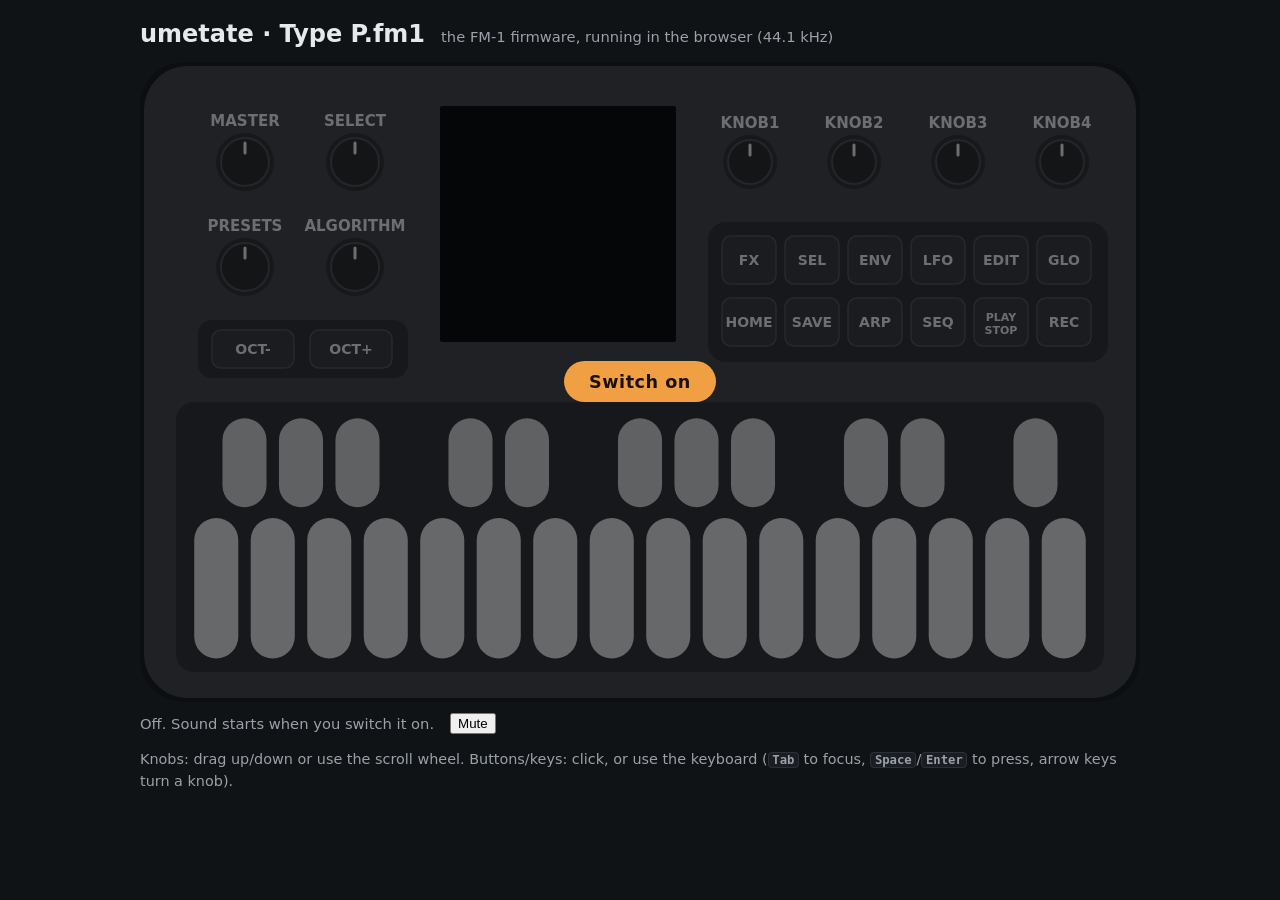
==== firmware/web_emu/index.html @ 969d4f0d "Rename fourop-fm to Type P.fm1 (type-p-fm1), discard panel-demo and pocket-drone - examples/fourop-f" ====
<!doctype html>
<!-- SPDX-License-Identifier: GPL-3.0-only
     Copyright (C) 2026 P1Onken (umetate).
     The FM-1 front panel drawing and the hit-area/knob handling follow the pattern
     of fm1-x0x's web emulator (https://github.com/charlesvestal/fm1-x0x, GPL-3.0);
     re-implemented for the umetate firmware (different button/encoder ids, and the
     screen is read from our own framebuffer). -->
<html lang="en">
<head>
<meta charset="utf-8">
<meta name="viewport" content="width=device-width, initial-scale=1">
<title>umetate — FM-1 emulator</title>
<style>
  body { background: #101316; color: #e6e8eb; margin: 0; padding: 16px 16px 40px;
         font: 400 16px/1.5 system-ui, "Segoe UI", Arial, sans-serif; }
  main { max-width: 1000px; margin: 0 auto; }
  header { display: flex; flex-wrap: wrap; align-items: baseline; gap: .4rem 1rem; margin-bottom: .6rem; }
  h1 { font-size: 1.5rem; margin: 0; }
  header p { margin: 0; color: #9aa1a9; font-size: .92rem; }
  .devicebox { overflow-x: auto; }
  .device { position: relative; width: 100%; min-width: 560px; aspect-ratio: 1000 / 640; user-select: none; -webkit-user-select: none; touch-action: manipulation; }
  .device svg { position: absolute; inset: 0; width: 100%; height: 100%; pointer-events: none; }
  .device canvas { position: absolute; left: 30%; top: 6.875%; width: 23.6%; height: 36.875%; image-rendering: pixelated; background: #000; border-radius: 2px; }
  .controls { position: absolute; inset: 0; pointer-events: none; }
  .hit { position: absolute; touch-action: none; cursor: pointer; border-radius: 12px;
         pointer-events: auto; margin: 0; padding: 0; border: 0; background: transparent; color: inherit; font: inherit; appearance: none; }
  .hit.knob { cursor: ns-resize; border-radius: 50%; }
  .hit:focus-visible { outline: 2px solid #f0a043; outline-offset: 2px; }
  .lit .btnface { fill: #f0a043; }
  .lit text.btn { fill: #1b1205; }
  .keyface { transition: fill .06s; }
  .lit .keyface.white { fill: #f3b25c; }
  .lit .keyface.black { fill: #e0902c; }
  .dim .keyface.white { fill: #f6dcb6; }
  .dim .keyface.black { fill: #7a5326; }
  .start { position: absolute; inset: 0; display: grid; place-items: center; background: rgba(10,11,13,.55); border-radius: 4.4% / 6.9%; }
  .start button { font: 600 1.1rem system-ui; letter-spacing: .03em; padding: .6em 1.4em; border-radius: 999px; border: 0; background: #f0a043; color: #1b1205; cursor: pointer; }
  .start[hidden] { display: none; }
  .bar { display: flex; flex-wrap: wrap; gap: .4rem 1rem; align-items: center; margin-top: .7rem; color: #9aa1a9; font-size: .92rem; }
  #alert:empty { display: none; }
  #alert { color: #ffb4ab; font-weight: 600; }
  kbd { font: 600 .85em ui-monospace, monospace; background: #1a1d21; border: 1px solid #2d3137; border-radius: 4px; padding: 0 .3em; }
</style>
</head>
<body>
<main>
<header>
  <h1>umetate · Type P.fm1</h1>
  <p>the FM-1 firmware, running in the browser (44.1 kHz)</p>
</header>

<div class="devicebox">
<div class="device" id="device" role="group" aria-label="The FM-1">
  <svg id="panel" viewBox="0 0 1000 640" aria-hidden="true"></svg>
  <canvas id="screen" width="240" height="240" role="img" aria-label="The FM-1's screen"></canvas>
  <div class="controls" id="controls" inert></div>
  <div class="start" id="start"><button id="go" type="button">Switch on</button></div>
</div>
</div>

<div class="bar">
  <span id="status" role="status">Off. Sound starts when you switch it on.</span>
  <span id="alert" role="alert"></span>
  <button id="mute" type="button" aria-pressed="false">Mute</button>
</div>
<p style="color:#9aa1a9; font-size:.9rem; margin-top:.9rem">
  Knobs: drag up/down or use the scroll wheel. Buttons/keys: click, or use the keyboard
  (<kbd>Tab</kbd> to focus, <kbd>Space</kbd>/<kbd>Enter</kbd> to press, arrow keys turn a knob).</p>
</main>

<script type="module">
const NS = "http://www.w3.org/2000/svg";

// our firmware's control ids (firmware/src/platform.c): buttons 0..13, encoders 0..6,
// note keys 14..40 (bit n = F3 + n).
const BTN = { OCTd: 0, OCTu: 1, FX: 2, SEL: 3, ENV: 4, LFO: 5, EDIT: 6, GLO: 7, HOME: 8, SAVE: 9, ARP: 10, SEQ: 11, PLAY: 12, REC: 13 };
const ENC = { SELECT: 0, ALGORITHM: 1, KNOB1: 2, KNOB2: 3, KNOB3: 4, KNOB4: 5, PRESETS: 6 };
const WHITE = [0, 2, 4, 6, 7, 9, 11, 12, 14, 16, 18, 19, 21, 23, 24, 26];   // note offsets (from F3) of the white keys
const BLACK = [1, 3, 5, 8, 10, 13, 15, 17, 20, 22, 25];                       // the black keys
const BLACK_AFTER = [0, 1, 2, 4, 5, 7, 8, 9, 11, 12, 14];                     // the white key each black key follows

const BODY = "#3a3d42", TRAY = "#26282c", KEY_W = "#d9dadc", KEY_B = "#c9cacd", KNOB = "#1f2124", BTNC = "#2e3135", LABEL = "#e8e8ea";
const $ = (id) => document.getElementById(id);

const svg = $("panel");
function el(tag, attrs, parent = svg) {
  const e = document.createElementNS(NS, tag);
  for (const [k, v] of Object.entries(attrs)) e.setAttribute(k, v);
  parent.appendChild(e);
  return e;
}
function text(parent, x, y, s, size, fill = LABEL, weight = 600) {
  const t = el("text", { x, y, "text-anchor": "middle", "font-family": "system-ui, sans-serif",
                         "font-size": size, "font-weight": weight, fill, class: "btn", "pointer-events": "none" }, parent);
  t.textContent = s;
  return t;
}

// ---- the panel (a picture; the controls are hit-areas over it)
el("rect", { x: 4, y: 4, width: 992, height: 632, rx: 44, fill: BODY });
const knobs = {};
function knob(x, y, r, label, role) {
  const g = el("g", { class: "ctl knob" });
  el("circle", { cx: x, cy: y, r: r + 5, fill: TRAY }, g);
  el("circle", { cx: x, cy: y, r, fill: KNOB, stroke: "#44474c", "stroke-width": 2 }, g);
  el("line", { x1: x, y1: y - r + 5, x2: x, y2: y - r + 15, stroke: LABEL, "stroke-width": 3, "stroke-linecap": "round" }, g);
  text(g, x, y - r - 12, label, 15);
  knobs[label] = { g, x, y, angle: 0, role };
  return knobs[label];
}
knob(105, 100, 24, "MASTER", "master");
knob(215, 100, 24, "SELECT", ENC.SELECT);
knob(105, 205, 24, "PRESETS", ENC.PRESETS);
knob(215, 205, 24, "ALGORITHM", ENC.ALGORITHM);
for (let i = 0; i < 4; i++) knob(610 + i * 104, 100, 22, "KNOB" + (i + 1), ENC["KNOB" + (i + 1)]);

const buttons = {};
function button(x, y, w, h, label, bit, two) {
  const g = el("g", { class: "ctl" });
  el("rect", { x, y, width: w, height: h, rx: 9, fill: BTNC, stroke: "#4a4d52", "stroke-width": 1.5, class: "btnface" }, g);
  if (two) { text(g, x + w / 2, y + h / 2 - 1, label, 11); text(g, x + w / 2, y + h / 2 + 12, two, 11); }
  else text(g, x + w / 2, y + h / 2 + 5, label, 14);
  buttons[label] = { g, bit };
}
el("rect", { x: 58, y: 258, width: 210, height: 58, rx: 14, fill: TRAY });
button(72, 268, 82, 38, "OCT-", BTN.OCTd);
button(170, 268, 82, 38, "OCT+", BTN.OCTu);
el("rect", { x: 300, y: 44, width: 236, height: 236, rx: 26, fill: "#111214" });
el("rect", { x: 568, y: 160, width: 400, height: 140, rx: 18, fill: TRAY });
const ROW1 = [["FX", BTN.FX], ["SEL", BTN.SEL], ["ENV", BTN.ENV], ["LFO", BTN.LFO], ["EDIT", BTN.EDIT], ["GLO", BTN.GLO]];
const ROW2 = [["HOME", BTN.HOME], ["SAVE", BTN.SAVE], ["ARP", BTN.ARP], ["SEQ", BTN.SEQ], ["PLAY", BTN.PLAY], ["REC", BTN.REC]];
for (let i = 0; i < 6; i++) {
  button(582 + i * 63, 174, 54, 48, ROW1[i][0], ROW1[i][1]);
  button(582 + i * 63, 236, 54, 48, ROW2[i][0], ROW2[i][1], ROW2[i][0] === "PLAY" ? "STOP" : null);
}

const keys = [];
(function keybed(x0, y0, w, h) {
  el("rect", { x: x0, y: y0, width: w, height: h, rx: 18, fill: TRAY });
  const pitch = (w - 24) / 16, kw = pitch * 0.78;
  for (let i = 0; i < 16; i++) {
    const g = el("g", { class: "ctl" });
    el("rect", { x: x0 + 12 + i * pitch + (pitch - kw) / 2, y: y0 + h * 0.43, width: kw, height: h * 0.52, rx: kw / 2, fill: KEY_W, class: "keyface white" }, g);
    keys[WHITE[i]] = { g };
  }
  BLACK_AFTER.forEach((a, k) => {
    const g = el("g", { class: "ctl" });
    el("rect", { x: x0 + 12 + (a + 1) * pitch - kw / 2, y: y0 + h * 0.06, width: kw, height: h * 0.33, rx: kw / 2, fill: KEY_B, class: "keyface black" }, g);
    keys[BLACK[k]] = { g };
  });
})(36, 340, 928, 270);

// ---- hit areas (invisible HTML controls over the picture, in reading order)
const device = $("device"), controls = $("controls");
function hit(c, kind, name) {
  const b = c.g.getBBox(), d = document.createElement(kind === "knob" ? "div" : "button");
  d.className = "hit" + (kind === "knob" ? " knob" : "");
  Object.assign(d.style, { left: `${b.x / 10}%`, top: `${b.y / 6.4}%`, width: `${b.width / 10}%`, height: `${b.height / 6.4}%` });
  if (kind !== "knob") d.type = "button";
  d.setAttribute("aria-label", name);
  d.addEventListener("touchstart", (e) => e.preventDefault(), { passive: false });
  controls.append(d);
  c.hit = d;
}
for (const n of ["MASTER", "SELECT", "PRESETS", "ALGORITHM"]) hit(knobs[n], "knob", n);
for (let i = 1; i <= 4; i++) hit(knobs["KNOB" + i], "knob", "KNOB " + i);
for (const n of ["OCT-", "OCT+"]) hit(buttons[n], "btn", n);
for (const [n] of [...ROW1, ...ROW2]) hit(buttons[n], "btn", n);
for (let i = 0; i < 27; i++) hit(keys[i], "key", "Key " + (i + 1));

// ---- state and input
let node = null, gain = null, btnMask = 0, keyMask = 0, litButtons = 0, dimKeys = 0;
const btnHeld = new Map(), keyHeld = new Map();
function send(m) { if (node) node.port.postMessage(m); }
function syncButtons() {
  let m = 0;
  for (const b of btnHeld.values()) m |= 1 << b;
  if (m !== btnMask) { btnMask = m; send({ type: "buttons", mask: m }); }
  for (const b of Object.values(buttons)) b.g.classList.toggle("lit", !!(litButtons & (1 << b.bit)));
}
function syncKeys() {
  let m = 0;
  for (const k of keyHeld.values()) m |= 1 << k;
  if (m !== keyMask) { keyMask = m; send({ type: "keys", mask: m }); }
}
function drawKnobAngle(k, angle) {
  k.angle = angle;
  const ind = k.g.querySelector("line");
  ind.setAttribute("transform", `rotate(${angle} ${k.x} ${k.y})`);
}

// the MASTER knob is the volume; the rest are endless encoders (turn = detents)
function turn(k, n) {
  if (!n) return;
  if (k.role === "master") {
    const cur = gain ? gain.gain.value : 1;
    const v = Math.max(0, Math.min(1, cur + n * 0.02));
    if (gain) gain.gain.value = v;
    drawKnobAngle(k, -135 + 270 * v);
  } else {
    send({ type: "enc", role: k.role, n });
    drawKnobAngle(k, (k.angle || 0) + n * 18);
  }
}
for (const k of Object.values(knobs)) {
  k.hit.addEventListener("pointerdown", (e) => { e.preventDefault(); k.hit.setPointerCapture(e.pointerId); k.drag = { y: e.clientY, acc: 0 }; });
  k.hit.addEventListener("pointermove", (e) => {
    if (!k.drag) return;
    k.drag.acc += k.drag.y - e.clientY;
    k.drag.y = e.clientY;
    const n = Math.trunc(k.drag.acc / 7);
    if (n) { k.drag.acc -= n * 7; turn(k, n); }
  });
  const end = () => { k.drag = null; };
  k.hit.addEventListener("pointerup", end);
  k.hit.addEventListener("pointercancel", end);
  k.hit.addEventListener("wheel", (e) => { e.preventDefault(); turn(k, e.deltaY < 0 ? 1 : -1); }, { passive: false });
  k.hit.addEventListener("keydown", (e) => {
    const n = { ArrowUp: 1, ArrowRight: 1, ArrowDown: -1, ArrowLeft: -1, PageUp: 8, PageDown: -8 }[e.key];
    if (n === undefined) return;
    turn(k, n);
    e.preventDefault();
  });
}
const pointerAt = { t: -1e9 }, keyAt = { t: -1e9 };  // last pointer/key event time (to tell a real press from a bare `click`)
for (const b of Object.values(buttons)) {
  b.hit.addEventListener("pointerdown", (e) => {
    e.preventDefault();
    b.hit.focus({ preventScroll: true });
    pointerAt.t = performance.now();
    b.hit.setPointerCapture(e.pointerId);
    btnHeld.set("p" + e.pointerId, b.bit);
    syncButtons();
  });
  b.hit.addEventListener("click", () => {
    const now = performance.now();
    if (now - pointerAt.t < 800 || now - keyAt.t < 800) return;  // pointer/key already handled the press
    const id = "c" + b.bit;                                       // a bare click (e.g. a screen reader): a short tap
    btnHeld.set(id, b.bit);
    syncButtons();
    setTimeout(() => { btnHeld.delete(id); syncButtons(); }, 120);
  });
  b.hit.addEventListener("keydown", (e) => {
    if (e.key === " " || e.key === "Enter") {
      e.preventDefault();
      keyAt.t = performance.now();
      if (!e.repeat) { btnHeld.set("k" + b.bit, b.bit); syncButtons(); }
    }
  });
  b.hit.addEventListener("keyup", (e) => { if (e.key === " " || e.key === "Enter") { btnHeld.delete("k" + b.bit); syncButtons(); } });
}
function keyUp() {
  for (const id of [...btnHeld.keys()]) if (id[0] === "p") btnHeld.delete(id);
  for (const id of [...keyHeld.keys()]) if (id[0] === "p") keyHeld.delete(id);
  syncButtons(); syncKeys();
}
device.addEventListener("pointerup", keyUp);
device.addEventListener("pointercancel", keyUp);
for (let i = 0; i < 27; i++) {
  keys[i].hit.addEventListener("pointerdown", (e) => { e.preventDefault(); pointerAt.t = performance.now(); keys[i].hit.setPointerCapture(e.pointerId); keyHeld.set("p" + e.pointerId, i); syncKeys(); });
  keys[i].hit.addEventListener("click", () => {
    const now = performance.now();
    if (now - pointerAt.t < 800 || now - keyAt.t < 800) return;
    const id = "c" + i;
    keyHeld.set(id, i);
    syncKeys();
    setTimeout(() => { keyHeld.delete(id); syncKeys(); }, 120);
  });
}

// ---- the host keyboard (as fm1-x0x): Q..I / A..K are the white keys, 1..0 / - the
// black keys, Space=PLAY, Enter=REC, Esc=HOME, Z/X=OCT-/+ , and the arrows turn SELECT.
const KEYMAP = {};
"qwertyui".split("").forEach((c, i) => { KEYMAP["Key" + c.toUpperCase()] = { key: WHITE[i] }; });
"asdfghjk".split("").forEach((c, i) => { KEYMAP["Key" + c.toUpperCase()] = { key: WHITE[8 + i] }; });
"1234567890".split("").forEach((c, i) => { KEYMAP["Digit" + c] = { key: BLACK[i] }; });
KEYMAP.Minus = { key: BLACK[10] };
Object.assign(KEYMAP, {
  Space: { btn: BTN.PLAY }, Enter: { btn: BTN.REC }, Escape: { btn: BTN.HOME },
  KeyZ: { btn: BTN.OCTd }, KeyX: { btn: BTN.OCTu },
});
addEventListener("keydown", (e) => {
  if (!node || e.metaKey || e.ctrlKey || e.altKey) return;
  if (e.target instanceof Element && e.target.closest(".hit")) return;  // a focused control handles it itself
  if (e.code === "ArrowUp" || e.code === "ArrowDown") {
    send({ type: "enc", role: ENC.SELECT, n: e.code === "ArrowUp" ? 1 : -1 });
    e.preventDefault();
    return;
  }
  const m = KEYMAP[e.code];
  if (!m) return;
  e.preventDefault();
  if (e.repeat) return;
  if (m.key !== undefined) { keyHeld.set("k" + e.code, m.key); syncKeys(); }
  else { btnHeld.set("k" + e.code, m.btn); syncButtons(); }
});
addEventListener("keyup", (e) => {
  const m = KEYMAP[e.code];
  if (!m) return;
  if (m.key !== undefined) { keyHeld.delete("k" + e.code); syncKeys(); }
  else { btnHeld.delete("k" + e.code); syncButtons(); }
});
addEventListener("blur", () => {
  for (const id of [...btnHeld.keys()]) if (id[0] === "k") btnHeld.delete(id);
  for (const id of [...keyHeld.keys()]) if (id[0] === "k") keyHeld.delete(id);
  syncButtons(); syncKeys();
});

// ---- the screen
const ctx = $("screen").getContext("2d");
const img = ctx.createImageData(240, 240);
function drawScreen(fb) {
  const d = img.data;
  for (let i = 0; i < 240 * 240; i++) {
    const v = fb[i];                                 // little-endian RGB565 (R>>11, G>>5, B)
    d[i * 4] = ((v >> 11) & 31) * 255 / 31;
    d[i * 4 + 1] = ((v >> 5) & 63) * 255 / 63;
    d[i * 4 + 2] = (v & 31) * 255 / 31;
    d[i * 4 + 3] = 255;
  }
  ctx.putImageData(img, 0, 0);
}
function drawLights(b, k, dim) {
  litButtons = b;
  for (const x of Object.values(buttons)) x.g.classList.toggle("lit", !!(b & (1 << x.bit)));
  for (let i = 0; i < 27; i++) {
    const lit = !!(k & (1 << i)), d = !lit && !!(dim & (1 << i));
    keys[i].g.classList.toggle("lit", lit);
    keys[i].g.classList.toggle("dim", d);
  }
}

// ---- switching on
let muted = false;
$("mute").addEventListener("click", () => { muted = !muted; $("mute").setAttribute("aria-pressed", String(muted)); if (gain) gain.gain.value = muted ? 0 : 1; });
async function switchOn() {
  const go = $("go");
  go.disabled = true;
  go.textContent = "Starting...";
  $("alert").textContent = "";
  try {
    const ac = new AudioContext({ sampleRate: 44100, latencyHint: "interactive" });
    const [wasm] = await Promise.all([
      fetch("firmware.wasm").then((r) => { if (!r.ok) throw new Error("firmware.wasm: " + r.status); return r.arrayBuffer(); }),
      ac.audioWorklet.addModule("worklet.js"),
    ]);
    node = new AudioWorkletNode(ac, "synth", { numberOfOutputs: 1, outputChannelCount: [2] });
    gain = ac.createGain();
    gain.gain.value = muted ? 0 : 1;
    node.connect(gain).connect(ac.destination);
    node.port.onmessage = (e) => {
      const m = e.data;
      if (m.type === "ready") $("status").textContent = "On (44.1 kHz).";
      else if (m.type === "error") $("alert").textContent = "Could not start: " + m.message;
      else if (m.type === "frame") { drawScreen(new Uint16Array(m.fb)); drawLights(m.buttons, m.keys, m.dim); }
    };
    node.port.postMessage({ type: "load", wasm }, [wasm]);
    await ac.resume();
    $("start").hidden = true;
    controls.inert = false;
  } catch (err) {
    go.disabled = false;
    go.textContent = "Switch on";
    $("alert").textContent = "Could not start: " + (err && err.message || err);
  }
}
$("go").addEventListener("click", switchOn);
</script>
</body>
</html>
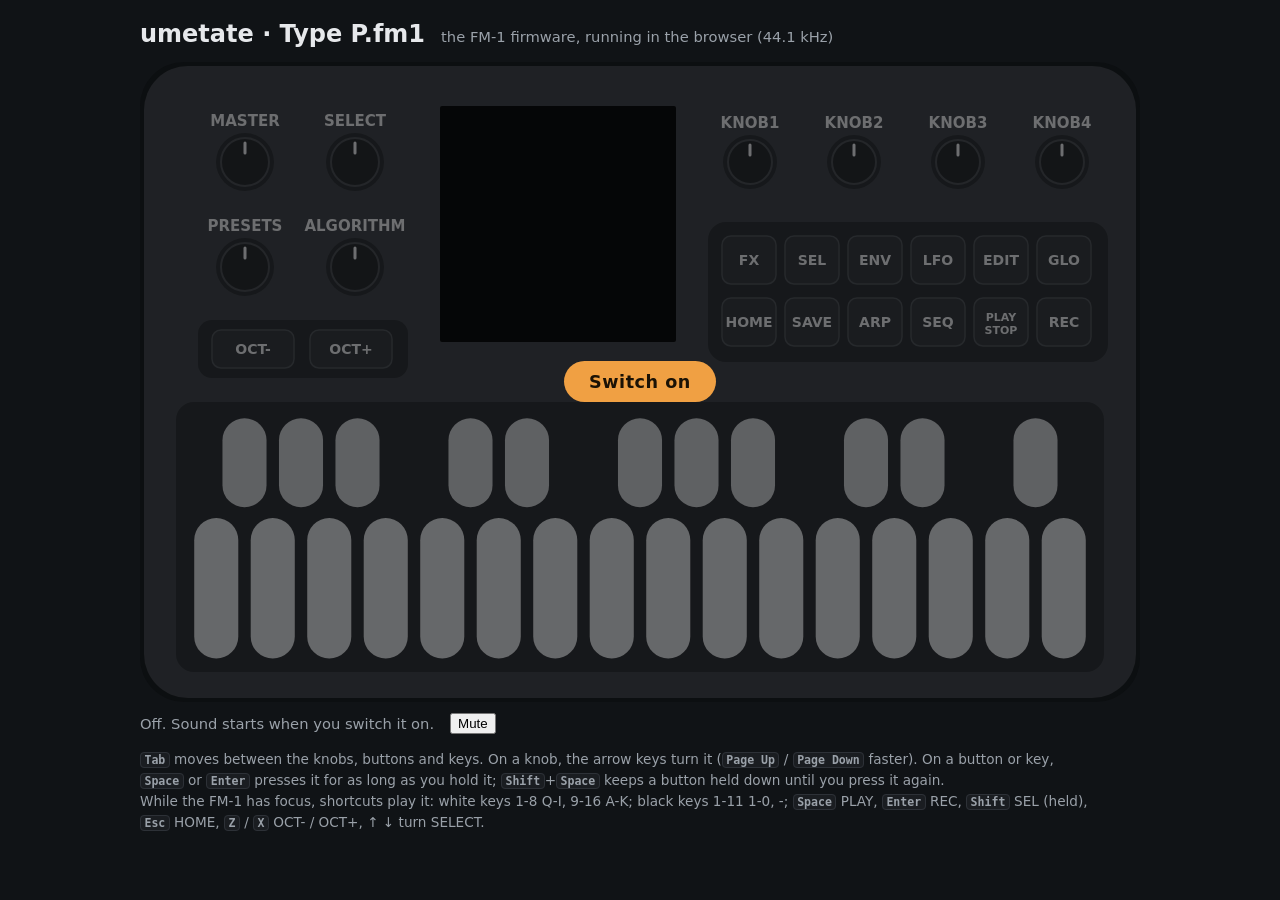
==== commit 3c682866: "web emulator: add the keyboard legend + Tab knob focus + Shift+Space latch + Shift = SEL" ====
--- a/firmware/web_emu/index.html
+++ b/firmware/web_emu/index.html
@@ -63,9 +63,14 @@
   <span id="alert" role="alert"></span>
   <button id="mute" type="button" aria-pressed="false">Mute</button>
 </div>
-<p style="color:#9aa1a9; font-size:.9rem; margin-top:.9rem">
-  Knobs: drag up/down or use the scroll wheel. Buttons/keys: click, or use the keyboard
-  (<kbd>Tab</kbd> to focus, <kbd>Space</kbd>/<kbd>Enter</kbd> to press, arrow keys turn a knob).</p>
+<p style="color:#9aa1a9; font-size:.85rem; line-height:1.55; margin-top:.9rem; max-width:60rem">
+  <kbd>Tab</kbd> moves between the knobs, buttons and keys. On a knob, the arrow keys turn it
+  (<kbd>Page Up</kbd> / <kbd>Page Down</kbd> faster). On a button or key, <kbd>Space</kbd> or
+  <kbd>Enter</kbd> presses it for as long as you hold it; <kbd>Shift</kbd>+<kbd>Space</kbd> keeps
+  a button held down until you press it again.<br>
+  While the FM-1 has focus, shortcuts play it: white keys 1-8 Q-I, 9-16 A-K; black keys 1-11
+  1-0, -; <kbd>Space</kbd> PLAY, <kbd>Enter</kbd> REC, <kbd>Shift</kbd> SEL (held),
+  <kbd>Esc</kbd> HOME, <kbd>Z</kbd> / <kbd>X</kbd> OCT- / OCT+, ↑ ↓ turn SELECT.</p>
 </main>
 
 <script type="module">
@@ -156,7 +161,8 @@
   const b = c.g.getBBox(), d = document.createElement(kind === "knob" ? "div" : "button");
   d.className = "hit" + (kind === "knob" ? " knob" : "");
   Object.assign(d.style, { left: `${b.x / 10}%`, top: `${b.y / 6.4}%`, width: `${b.width / 10}%`, height: `${b.height / 6.4}%` });
-  if (kind !== "knob") d.type = "button";
+  if (kind === "knob") { d.tabIndex = 0; d.setAttribute("role", "slider"); }
+  else d.type = "button";
   d.setAttribute("aria-label", name);
   d.addEventListener("touchstart", (e) => e.preventDefault(), { passive: false });
   controls.append(d);
@@ -169,11 +175,11 @@
 for (let i = 0; i < 27; i++) hit(keys[i], "key", "Key " + (i + 1));
 
 // ---- state and input
-let node = null, gain = null, btnMask = 0, keyMask = 0, litButtons = 0, dimKeys = 0;
+let node = null, gain = null, btnMask = 0, keyMask = 0, litButtons = 0, dimKeys = 0, latched = 0;
 const btnHeld = new Map(), keyHeld = new Map();
 function send(m) { if (node) node.port.postMessage(m); }
 function syncButtons() {
-  let m = 0;
+  let m = latched;
   for (const b of btnHeld.values()) m |= 1 << b;
   if (m !== btnMask) { btnMask = m; send({ type: "buttons", mask: m }); }
   for (const b of Object.values(buttons)) b.g.classList.toggle("lit", !!(litButtons & (1 << b.bit)));
@@ -241,7 +247,11 @@
     setTimeout(() => { btnHeld.delete(id); syncButtons(); }, 120);
   });
   b.hit.addEventListener("keydown", (e) => {
-    if (e.key === " " || e.key === "Enter") {
+    if (e.shiftKey && (e.key === " " || e.key === "Enter")) {
+      e.preventDefault();
+      latched ^= 1 << b.bit;                 // Shift+Space: hold until pressed again
+      syncButtons();
+    } else if (e.key === " " || e.key === "Enter") {
       e.preventDefault();
       keyAt.t = performance.now();
       if (!e.repeat) { btnHeld.set("k" + b.bit, b.bit); syncButtons(); }
@@ -277,6 +287,7 @@
 KEYMAP.Minus = { key: BLACK[10] };
 Object.assign(KEYMAP, {
   Space: { btn: BTN.PLAY }, Enter: { btn: BTN.REC }, Escape: { btn: BTN.HOME },
+  ShiftLeft: { btn: BTN.SEL }, ShiftRight: { btn: BTN.SEL },
   KeyZ: { btn: BTN.OCTd }, KeyX: { btn: BTN.OCTu },
 });
 addEventListener("keydown", (e) => {
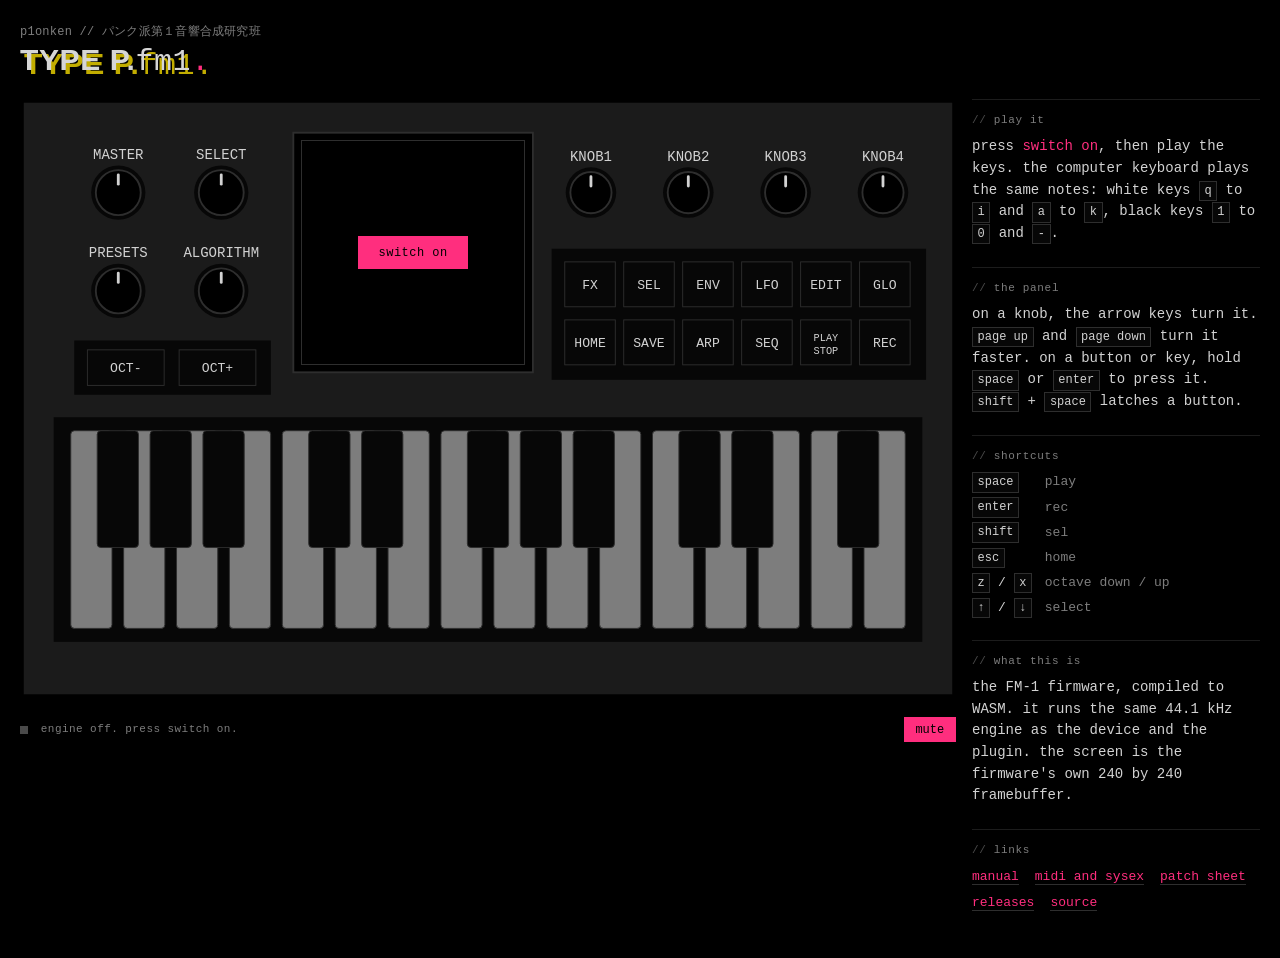
==== commit 943d89c9: "web: build the app around the 240 by 240 screen Rebuilds the browser page on the design tokens and s" ====
--- a/firmware/web_emu/index.html
+++ b/firmware/web_emu/index.html
@@ -9,68 +9,313 @@
 <head>
 <meta charset="utf-8">
 <meta name="viewport" content="width=device-width, initial-scale=1">
-<title>umetate — FM-1 emulator</title>
+<meta name="theme-color" content="#000000">
+<meta name="description" content="the Type P.fm1 firmware in the browser. the same 44.1 kHz engine as the device and the plugin, with the real 240 by 240 screen.">
+<title>TYPE P.fm1 web app</title>
+<link rel="stylesheet" href="tokens.css">
 <style>
-  body { background: #101316; color: #e6e8eb; margin: 0; padding: 16px 16px 40px;
-         font: 400 16px/1.5 system-ui, "Segoe UI", Arial, sans-serif; }
-  main { max-width: 1000px; margin: 0 auto; }
-  header { display: flex; flex-wrap: wrap; align-items: baseline; gap: .4rem 1rem; margin-bottom: .6rem; }
-  h1 { font-size: 1.5rem; margin: 0; }
-  header p { margin: 0; color: #9aa1a9; font-size: .92rem; }
-  .devicebox { overflow-x: auto; }
-  .device { position: relative; width: 100%; min-width: 560px; aspect-ratio: 1000 / 640; user-select: none; -webkit-user-select: none; touch-action: manipulation; }
+  @font-face {
+    font-family: "Zen Dots";
+    src: url("fonts/ZenDots-Regular.ttf") format("truetype");
+    font-display: swap;
+  }
+  @font-face {
+    font-family: "DotGothic16";
+    src: url("fonts/DotGothic16-Regular.ttf") format("truetype");
+    font-display: swap;
+  }
+
+  * { box-sizing: border-box; }
+  html { color-scheme: dark; }
+  body {
+    background: var(--p1-bg, #000);
+    color: var(--p1-text, #d2d2d2);
+    margin: 0;
+    padding: 24px 20px 48px;
+    font: 400 16px/1.5 var(--p1-font-ui, "DotGothic16", "Cascadia Mono", ui-monospace, monospace);
+  }
+  main { max-width: 1400px; margin: 0 auto; }
+
+  .masthead { display: flex; flex-direction: column; gap: .25rem; margin: 0 0 1.4rem; }
+  .brandline {
+    margin: 0;
+    color: var(--p1-dim, #7d7d7d);
+    font: 400 12px/1.4 var(--p1-font-ui, "DotGothic16", ui-monospace, monospace);
+    letter-spacing: .02em;
+  }
+  .wordmark {
+    margin: 0;
+    display: flex;
+    align-items: baseline;
+    color: var(--p1-brand-ink, #d6d6d6);
+    font: 400 30px/1 var(--p1-font-display, "Zen Dots", ui-monospace, monospace);
+    letter-spacing: .02em;
+    text-transform: none;
+    text-shadow: 4px 4px 0 var(--p1-brand-shadow, #c2ad00);
+  }
+  .wordmark .prefix {
+    font-family: "Arial Black", Impact, sans-serif;
+    font-weight: 900;
+  }
+  .wordmark .suffix {
+    margin-left: 0;
+    font-family: var(--p1-font-display, "Zen Dots", ui-monospace, monospace);
+    text-transform: lowercase;
+  }
+  .wordmark .dot { color: var(--p1-pink, #ff2e7e); }
+
+  .stage {
+    display: grid;
+    grid-template-columns: minmax(0, 1fr);
+    gap: 2rem;
+    align-items: start;
+  }
+  .stage > * { min-width: 0; }
+  .device-column { max-width: 1000px; }
+  .devicebox { overflow-x: auto; padding-bottom: .4rem; min-width: 0; }
+  .device {
+    position: relative;
+    width: 100%;
+    max-width: 1000px;
+    min-width: 700px;
+    aspect-ratio: 1000 / 640;
+    user-select: none;
+    -webkit-user-select: none;
+    touch-action: manipulation;
+  }
   .device svg { position: absolute; inset: 0; width: 100%; height: 100%; pointer-events: none; }
-  .device canvas { position: absolute; left: 30%; top: 6.875%; width: 23.6%; height: 36.875%; image-rendering: pixelated; background: #000; border-radius: 2px; }
+  .device canvas {
+    position: absolute;
+    left: 30%;
+    top: 6.875%;
+    width: 24%;
+    height: 37.5%;
+    image-rendering: pixelated;
+    background: var(--p1-bg, #000);
+    border-radius: 0;
+  }
   .controls { position: absolute; inset: 0; pointer-events: none; }
-  .hit { position: absolute; touch-action: none; cursor: pointer; border-radius: 12px;
-         pointer-events: auto; margin: 0; padding: 0; border: 0; background: transparent; color: inherit; font: inherit; appearance: none; }
+  .hit {
+    position: absolute;
+    touch-action: none;
+    cursor: pointer;
+    border-radius: 0;
+    pointer-events: auto;
+    margin: 0;
+    padding: 0;
+    border: 0;
+    background: transparent;
+    color: inherit;
+    font: inherit;
+    appearance: none;
+  }
   .hit.knob { cursor: ns-resize; border-radius: 50%; }
-  .hit:focus-visible { outline: 2px solid #f0a043; outline-offset: 2px; }
-  .lit .btnface { fill: #f0a043; }
-  .lit text.btn { fill: #1b1205; }
+  .hit:not(.knob):hover { outline: 1px solid var(--p1-pink, #ff2e7e); outline-offset: 1px; }
+  .hit:focus-visible { outline: 1px solid var(--p1-green, #3dff9e); outline-offset: 3px; }
+  .lit .btnface { fill: var(--p1-pink, #ff2e7e); }
+  .lit text.btn { fill: var(--p1-bg, #000); }
   .keyface { transition: fill .06s; }
-  .lit .keyface.white { fill: #f3b25c; }
-  .lit .keyface.black { fill: #e0902c; }
-  .dim .keyface.white { fill: #f6dcb6; }
-  .dim .keyface.black { fill: #7a5326; }
-  .start { position: absolute; inset: 0; display: grid; place-items: center; background: rgba(10,11,13,.55); border-radius: 4.4% / 6.9%; }
-  .start button { font: 600 1.1rem system-ui; letter-spacing: .03em; padding: .6em 1.4em; border-radius: 999px; border: 0; background: #f0a043; color: #1b1205; cursor: pointer; }
+  .lit .keyface.white { fill: var(--p1-pink, #ff2e7e); }
+  .lit .keyface.black { fill: var(--p1-pink-bright, #ff4d94); }
+  .dim .keyface.white { fill: var(--p1-faint, #4a4a4a); }
+  .dim .keyface.black { fill: var(--p1-bg, #000); }
+  .start {
+    position: absolute;
+    left: 30%;
+    top: 6.875%;
+    width: 24%;
+    height: 37.5%;
+    display: grid;
+    place-items: center;
+    background: var(--p1-bg, #000);
+    border: 1px solid var(--p1-line-strong, #2e2e2e);
+    border-radius: 0;
+  }
+  .start button {
+    font: 400 12px/1 var(--p1-font-ui, "DotGothic16", ui-monospace, monospace);
+    letter-spacing: .04em;
+    padding: .9em 1.7em;
+    border: 0;
+    background: var(--p1-pink, #ff2e7e);
+    color: var(--p1-bg, #000);
+    cursor: pointer;
+    text-transform: lowercase;
+  }
+  .start button:hover { background: var(--p1-pink-bright, #ff4d94); }
   .start[hidden] { display: none; }
-  .bar { display: flex; flex-wrap: wrap; gap: .4rem 1rem; align-items: center; margin-top: .7rem; color: #9aa1a9; font-size: .92rem; }
+
+  .narrow-hint {
+    display: none;
+    margin: .4rem 0 0;
+    color: var(--p1-dim, #7d7d7d);
+    font-size: 13px;
+  }
+  .bar {
+    display: flex;
+    flex-wrap: wrap;
+    align-items: center;
+    gap: .6rem .8rem;
+    margin-top: .8rem;
+  }
+  .led {
+    width: 8px;
+    height: 8px;
+    background: var(--p1-faint, #4a4a4a);
+    flex: 0 0 auto;
+  }
+  .led.on { background: var(--p1-green, #3dff9e); }
+  #status {
+    font: 400 11px/1.4 var(--p1-font-display, "Zen Dots", ui-monospace, monospace);
+    letter-spacing: .04em;
+    color: var(--p1-dim, #7d7d7d);
+    text-transform: lowercase;
+  }
+  #alert {
+    color: var(--p1-pink-bright, #ff4d94);
+    font: 400 12px/1.4 var(--p1-font-ui, "DotGothic16", ui-monospace, monospace);
+  }
   #alert:empty { display: none; }
-  #alert { color: #ffb4ab; font-weight: 600; }
-  kbd { font: 600 .85em ui-monospace, monospace; background: #1a1d21; border: 1px solid #2d3137; border-radius: 4px; padding: 0 .3em; }
+  #mute {
+    margin-left: auto;
+    background: var(--p1-pink, #ff2e7e);
+    color: var(--p1-bg, #000);
+    border: 1px solid var(--p1-pink, #ff2e7e);
+    border-radius: 0;
+    padding: .35em .9em;
+    font: 400 12px/1.2 var(--p1-font-ui, "DotGothic16", ui-monospace, monospace);
+    cursor: pointer;
+    text-transform: lowercase;
+  }
+  #mute:hover { background: var(--p1-pink-bright, #ff4d94); border-color: var(--p1-pink-bright, #ff4d94); }
+  #mute[aria-pressed="true"] { background: transparent; color: var(--p1-pink, #ff2e7e); border-color: var(--p1-pink, #ff2e7e); }
+  #mute[aria-pressed="true"]:hover { color: var(--p1-pink-bright, #ff4d94); border-color: var(--p1-pink-bright, #ff4d94); }
+
+  .guide { display: flex; flex-direction: column; gap: 1.4rem; }
+  .guide section { border-top: 1px solid var(--p1-line, #1c1c1c); padding-top: .8rem; }
+  .guide h2 {
+    margin: 0;
+    color: var(--p1-dim, #7d7d7d);
+    font: 400 11px/1.4 var(--p1-font-display, "Zen Dots", ui-monospace, monospace);
+    letter-spacing: .06em;
+    text-transform: lowercase;
+  }
+  .guide h2::before { content: "// "; color: var(--p1-faint, #4a4a4a); }
+  .guide p {
+    margin: .5rem 0 0;
+    color: var(--p1-text, #d2d2d2);
+    font-size: 14px;
+    line-height: 1.55;
+  }
+  .guide strong { color: var(--p1-pink, #ff2e7e); font-weight: 400; }
+  .guide .note { color: var(--p1-dim, #7d7d7d); font-size: 13px; }
+  kbd {
+    font: 400 12px/1 var(--p1-font-ui, "DotGothic16", ui-monospace, monospace);
+    background: var(--p1-panel, #070707);
+    border: 1px solid var(--p1-line-strong, #2e2e2e);
+    border-radius: 0;
+    padding: .18em .38em;
+    white-space: nowrap;
+  }
+  .shortcuts {
+    display: grid;
+    grid-template-columns: max-content 1fr;
+    gap: .35rem .8rem;
+    margin: .5rem 0 0;
+    font-size: 13px;
+  }
+  .shortcuts dt, .shortcuts dd { margin: 0; }
+  .shortcuts dd { color: var(--p1-dim, #7d7d7d); }
+  .links {
+    list-style: none;
+    padding: 0;
+    margin: .5rem 0 0;
+    display: flex;
+    flex-wrap: wrap;
+    gap: .4rem 1rem;
+    font-size: 13px;
+  }
+  a {
+    color: var(--p1-pink, #ff2e7e);
+    text-decoration: none;
+    border-bottom: 1px solid var(--p1-line-strong, #2e2e2e);
+  }
+  a:hover { color: var(--p1-pink-bright, #ff4d94); border-bottom-color: var(--p1-pink, #ff2e7e); }
+  a:focus-visible, button:focus-visible { outline: 1px solid var(--p1-green, #3dff9e); outline-offset: 3px; }
+
+  @media (min-width: 1280px) {
+    .stage { grid-template-columns: minmax(0, 1000px) minmax(18rem, 1fr); gap: 1rem; }
+  }
+  @media (max-width: 1279px) {
+    .guide { max-width: 40rem; }
+  }
+  @media (max-width: 760px) {
+    body { padding: 16px 14px 36px; }
+    .narrow-hint { display: block; }
+  }
 </style>
 </head>
 <body>
 <main>
-<header>
-  <h1>umetate · Type P.fm1</h1>
-  <p>the FM-1 firmware, running in the browser (44.1 kHz)</p>
+<header class="masthead">
+  <p class="brandline">p1onken // パンク派第１音響合成研究班</p>
+  <h1 class="wordmark"><span class="prefix">TYPE P.</span><span class="suffix">fm1</span><span class="dot">.</span></h1>
 </header>
 
-<div class="devicebox">
-<div class="device" id="device" role="group" aria-label="The FM-1">
-  <svg id="panel" viewBox="0 0 1000 640" aria-hidden="true"></svg>
-  <canvas id="screen" width="240" height="240" role="img" aria-label="The FM-1's screen"></canvas>
-  <div class="controls" id="controls" inert></div>
-  <div class="start" id="start"><button id="go" type="button">Switch on</button></div>
+<div class="stage">
+  <section class="device-column">
+    <div class="devicebox">
+      <div class="device" id="device" role="group" aria-label="the FM-1">
+        <svg id="panel" viewBox="0 0 1000 640" aria-hidden="true"></svg>
+        <canvas id="screen" width="240" height="240" role="img" aria-label="the FM-1 screen"></canvas>
+        <div class="controls" id="controls" inert></div>
+        <div class="start" id="start"><button id="go" type="button">switch on</button></div>
+      </div>
+    </div>
+    <p class="narrow-hint">on a narrow screen, scroll the panel sideways for the rest of the controls.</p>
+    <div class="bar">
+      <span class="led" id="led" aria-hidden="true"></span>
+      <span id="status" role="status">engine off. press switch on.</span>
+      <span id="alert" role="alert"></span>
+      <button id="mute" type="button" aria-pressed="false">mute</button>
+    </div>
+  </section>
+
+  <aside class="guide">
+    <section>
+      <h2>play it</h2>
+      <p>press <strong>switch on</strong>, then play the keys. the computer keyboard plays the same notes: white keys <kbd>q</kbd> to <kbd>i</kbd> and <kbd>a</kbd> to <kbd>k</kbd>, black keys <kbd>1</kbd> to <kbd>0</kbd> and <kbd>-</kbd>.</p>
+    </section>
+    <section>
+      <h2>the panel</h2>
+      <p>on a knob, the arrow keys turn it. <kbd>page up</kbd> and <kbd>page down</kbd> turn it faster. on a button or key, hold <kbd>space</kbd> or <kbd>enter</kbd> to press it. <kbd>shift</kbd> + <kbd>space</kbd> latches a button.</p>
+    </section>
+    <section>
+      <h2>shortcuts</h2>
+      <dl class="shortcuts">
+        <dt><kbd>space</kbd></dt><dd>play</dd>
+        <dt><kbd>enter</kbd></dt><dd>rec</dd>
+        <dt><kbd>shift</kbd></dt><dd>sel</dd>
+        <dt><kbd>esc</kbd></dt><dd>home</dd>
+        <dt><kbd>z</kbd> / <kbd>x</kbd></dt><dd>octave down / up</dd>
+        <dt><kbd>↑</kbd> / <kbd>↓</kbd></dt><dd>select</dd>
+      </dl>
+    </section>
+    <section>
+      <h2>what this is</h2>
+      <p>the FM-1 firmware, compiled to WASM. it runs the same 44.1 kHz engine as the device and the plugin. the screen is the firmware's own 240 by 240 framebuffer.</p>
+    </section>
+    <section>
+      <h2>links</h2>
+      <ul class="links">
+        <li><a href="https://github.com/AkirakoSaintJust/type-p-fm1/blob/main/docs/manual.md" target="_blank" rel="noopener">manual</a></li>
+        <li><a href="https://github.com/AkirakoSaintJust/type-p-fm1/blob/main/docs/midi-and-sysex.md" target="_blank" rel="noopener">midi and sysex</a></li>
+        <li><a href="https://github.com/AkirakoSaintJust/type-p-fm1/blob/main/docs/patch-sheet.md" target="_blank" rel="noopener">patch sheet</a></li>
+        <li><a href="https://github.com/AkirakoSaintJust/type-p-fm1/blob/main/RELEASES.md" target="_blank" rel="noopener">releases</a></li>
+        <li><a href="https://github.com/AkirakoSaintJust/type-p-fm1" target="_blank" rel="noopener">source</a></li>
+      </ul>
+    </section>
+  </aside>
 </div>
-</div>
-
-<div class="bar">
-  <span id="status" role="status">Off. Sound starts when you switch it on.</span>
-  <span id="alert" role="alert"></span>
-  <button id="mute" type="button" aria-pressed="false">Mute</button>
-</div>
-<p style="color:#9aa1a9; font-size:.85rem; line-height:1.55; margin-top:.9rem; max-width:60rem">
-  <kbd>Tab</kbd> moves between the knobs, buttons and keys. On a knob, the arrow keys turn it
-  (<kbd>Page Up</kbd> / <kbd>Page Down</kbd> faster). On a button or key, <kbd>Space</kbd> or
-  <kbd>Enter</kbd> presses it for as long as you hold it; <kbd>Shift</kbd>+<kbd>Space</kbd> keeps
-  a button held down until you press it again.<br>
-  While the FM-1 has focus, shortcuts play it: white keys 1-8 Q-I, 9-16 A-K; black keys 1-11
-  1-0, -; <kbd>Space</kbd> PLAY, <kbd>Enter</kbd> REC, <kbd>Shift</kbd> SEL (held),
-  <kbd>Esc</kbd> HOME, <kbd>Z</kbd> / <kbd>X</kbd> OCT- / OCT+, ↑ ↓ turn SELECT.</p>
 </main>
 
 <script type="module">
@@ -84,7 +329,16 @@
 const BLACK = [1, 3, 5, 8, 10, 13, 15, 17, 20, 22, 25];                       // the black keys
 const BLACK_AFTER = [0, 1, 2, 4, 5, 7, 8, 9, 11, 12, 14];                     // the white key each black key follows
 
-const BODY = "#3a3d42", TRAY = "#26282c", KEY_W = "#d9dadc", KEY_B = "#c9cacd", KNOB = "#1f2124", BTNC = "#2e3135", LABEL = "#e8e8ea";
+const css = getComputedStyle(document.documentElement);
+const token = (name, fallback) => css.getPropertyValue(name).trim() || fallback;
+const BODY = token("--p1-popup", "#1b1b1b");
+const TRAY = token("--p1-panel", "#070707");
+const KEY_W = token("--p1-dim", "#7d7d7d");
+const KEY_B = token("--p1-panel", "#070707");
+const KNOB = token("--p1-bg", "#000000");
+const BTNC = token("--p1-panel", "#070707");
+const LABEL = token("--p1-text", "#d2d2d2");
+const LINE = token("--p1-line-strong", "#2e2e2e");
 const $ = (id) => document.getElementById(id);
 
 const svg = $("panel");
@@ -94,20 +348,20 @@
   parent.appendChild(e);
   return e;
 }
-function text(parent, x, y, s, size, fill = LABEL, weight = 600) {
-  const t = el("text", { x, y, "text-anchor": "middle", "font-family": "system-ui, sans-serif",
+function text(parent, x, y, s, size, fill = LABEL, weight = 400) {
+  const t = el("text", { x, y, "text-anchor": "middle", "font-family": "\"DotGothic16\", ui-monospace, monospace",
                          "font-size": size, "font-weight": weight, fill, class: "btn", "pointer-events": "none" }, parent);
   t.textContent = s;
   return t;
 }
 
 // ---- the panel (a picture; the controls are hit-areas over it)
-el("rect", { x: 4, y: 4, width: 992, height: 632, rx: 44, fill: BODY });
+el("rect", { x: 4, y: 4, width: 992, height: 632, rx: 0, fill: BODY });
 const knobs = {};
 function knob(x, y, r, label, role) {
   const g = el("g", { class: "ctl knob" });
   el("circle", { cx: x, cy: y, r: r + 5, fill: TRAY }, g);
-  el("circle", { cx: x, cy: y, r, fill: KNOB, stroke: "#44474c", "stroke-width": 2 }, g);
+  el("circle", { cx: x, cy: y, r, fill: KNOB, stroke: LINE, "stroke-width": 2 }, g);
   el("line", { x1: x, y1: y - r + 5, x2: x, y2: y - r + 15, stroke: LABEL, "stroke-width": 3, "stroke-linecap": "round" }, g);
   text(g, x, y - r - 12, label, 15);
   knobs[label] = { g, x, y, angle: 0, role };
@@ -122,16 +376,16 @@
 const buttons = {};
 function button(x, y, w, h, label, bit, two) {
   const g = el("g", { class: "ctl" });
-  el("rect", { x, y, width: w, height: h, rx: 9, fill: BTNC, stroke: "#4a4d52", "stroke-width": 1.5, class: "btnface" }, g);
+  el("rect", { x, y, width: w, height: h, rx: 0, fill: BTNC, stroke: LINE, "stroke-width": 1, class: "btnface" }, g);
   if (two) { text(g, x + w / 2, y + h / 2 - 1, label, 11); text(g, x + w / 2, y + h / 2 + 12, two, 11); }
   else text(g, x + w / 2, y + h / 2 + 5, label, 14);
   buttons[label] = { g, bit };
 }
-el("rect", { x: 58, y: 258, width: 210, height: 58, rx: 14, fill: TRAY });
+el("rect", { x: 58, y: 258, width: 210, height: 58, rx: 0, fill: TRAY });
 button(72, 268, 82, 38, "OCT-", BTN.OCTd);
 button(170, 268, 82, 38, "OCT+", BTN.OCTu);
-el("rect", { x: 300, y: 44, width: 236, height: 236, rx: 26, fill: "#111214" });
-el("rect", { x: 568, y: 160, width: 400, height: 140, rx: 18, fill: TRAY });
+el("rect", { x: 292, y: 36, width: 256, height: 256, rx: 0, fill: KNOB, stroke: LINE, "stroke-width": 2 });
+el("rect", { x: 568, y: 160, width: 400, height: 140, rx: 0, fill: TRAY });
 const ROW1 = [["FX", BTN.FX], ["SEL", BTN.SEL], ["ENV", BTN.ENV], ["LFO", BTN.LFO], ["EDIT", BTN.EDIT], ["GLO", BTN.GLO]];
 const ROW2 = [["HOME", BTN.HOME], ["SAVE", BTN.SAVE], ["ARP", BTN.ARP], ["SEQ", BTN.SEQ], ["PLAY", BTN.PLAY], ["REC", BTN.REC]];
 for (let i = 0; i < 6; i++) {
@@ -141,19 +395,19 @@
 
 const keys = [];
 (function keybed(x0, y0, w, h) {
-  el("rect", { x: x0, y: y0, width: w, height: h, rx: 18, fill: TRAY });
+  el("rect", { x: x0, y: y0, width: w, height: h, rx: 0, fill: TRAY });
   const pitch = (w - 24) / 16, kw = pitch * 0.78;
   for (let i = 0; i < 16; i++) {
     const g = el("g", { class: "ctl" });
-    el("rect", { x: x0 + 12 + i * pitch + (pitch - kw) / 2, y: y0 + h * 0.43, width: kw, height: h * 0.52, rx: kw / 2, fill: KEY_W, class: "keyface white" }, g);
+    el("rect", { x: x0 + 12 + i * pitch + (pitch - kw) / 2, y: y0 + h * 0.06, width: kw, height: h * 0.88, rx: 4, fill: KEY_W, stroke: LINE, "stroke-width": 1, class: "keyface white" }, g);
     keys[WHITE[i]] = { g };
   }
   BLACK_AFTER.forEach((a, k) => {
     const g = el("g", { class: "ctl" });
-    el("rect", { x: x0 + 12 + (a + 1) * pitch - kw / 2, y: y0 + h * 0.06, width: kw, height: h * 0.33, rx: kw / 2, fill: KEY_B, class: "keyface black" }, g);
+    el("rect", { x: x0 + 12 + (a + 1) * pitch - kw / 2, y: y0 + h * 0.06, width: kw, height: h * 0.52, rx: 4, fill: KEY_B, stroke: LINE, "stroke-width": 1, class: "keyface black" }, g);
     keys[BLACK[k]] = { g };
   });
-})(36, 340, 928, 270);
+})(36, 340, 928, 240);
 
 // ---- hit areas (invisible HTML controls over the picture, in reading order)
 const device = $("device"), controls = $("controls");
@@ -276,6 +530,14 @@
     syncKeys();
     setTimeout(() => { keyHeld.delete(id); syncKeys(); }, 120);
   });
+  keys[i].hit.addEventListener("keydown", (e) => {
+    if (e.key === " " || e.key === "Enter") {
+      e.preventDefault();
+      keyAt.t = performance.now();
+      if (!e.repeat) { keyHeld.set("k" + i, i); syncKeys(); }
+    }
+  });
+  keys[i].hit.addEventListener("keyup", (e) => { if (e.key === " " || e.key === "Enter") { keyHeld.delete("k" + i); syncKeys(); } });
 }
 
 // ---- the host keyboard (as fm1-x0x): Q..I / A..K are the white keys, 1..0 / - the
@@ -343,11 +605,17 @@
 
 // ---- switching on
 let muted = false;
-$("mute").addEventListener("click", () => { muted = !muted; $("mute").setAttribute("aria-pressed", String(muted)); if (gain) gain.gain.value = muted ? 0 : 1; });
+const mute = $("mute");
+mute.addEventListener("click", () => {
+  muted = !muted;
+  mute.setAttribute("aria-pressed", String(muted));
+  mute.textContent = muted ? "unmute" : "mute";
+  if (gain) gain.gain.value = muted ? 0 : 1;
+});
 async function switchOn() {
   const go = $("go");
   go.disabled = true;
-  go.textContent = "Starting...";
+  go.textContent = "starting...";
   $("alert").textContent = "";
   try {
     const ac = new AudioContext({ sampleRate: 44100, latencyHint: "interactive" });
@@ -361,9 +629,15 @@
     node.connect(gain).connect(ac.destination);
     node.port.onmessage = (e) => {
       const m = e.data;
-      if (m.type === "ready") $("status").textContent = "On (44.1 kHz).";
-      else if (m.type === "error") $("alert").textContent = "Could not start: " + m.message;
-      else if (m.type === "frame") { drawScreen(new Uint16Array(m.fb)); drawLights(m.buttons, m.keys, m.dim); }
+      if (m.type === "ready") {
+        $("status").textContent = "engine on, 44.1 kHz.";
+        $("led").classList.add("on");
+      } else if (m.type === "error") {
+        $("alert").textContent = "could not start: " + m.message;
+      } else if (m.type === "frame") {
+        drawScreen(new Uint16Array(m.fb));
+        drawLights(m.buttons, m.keys, m.dim);
+      }
     };
     node.port.postMessage({ type: "load", wasm }, [wasm]);
     await ac.resume();
@@ -371,8 +645,8 @@
     controls.inert = false;
   } catch (err) {
     go.disabled = false;
-    go.textContent = "Switch on";
-    $("alert").textContent = "Could not start: " + (err && err.message || err);
+    go.textContent = "switch on";
+    $("alert").textContent = "could not start: " + (err && err.message || err);
   }
 }
 $("go").addEventListener("click", switchOn);
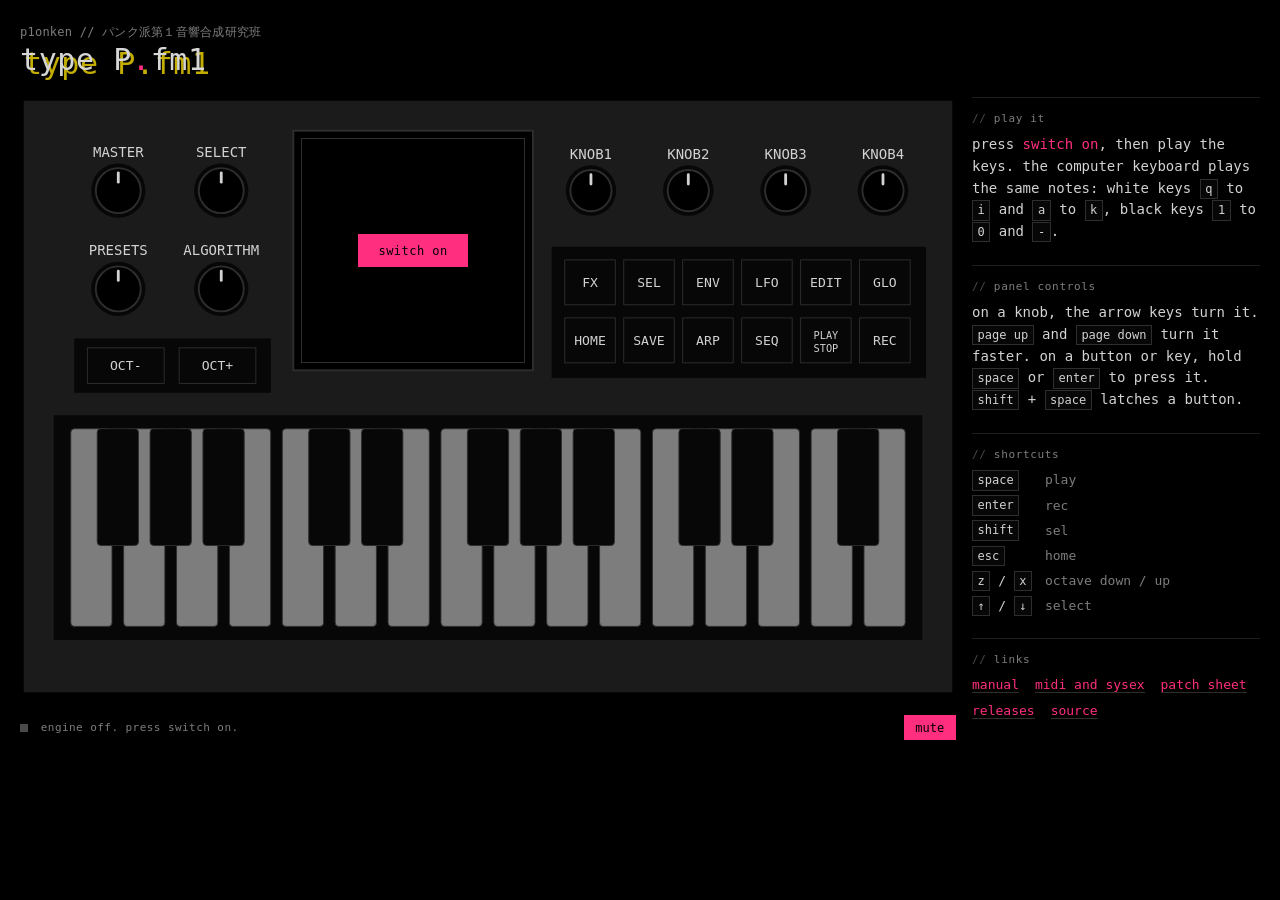
==== commit 0bc8ddee: "design: set the wordmark in Zen Dots and cut self-description The wordmark is type P.fm1 in Zen Dots" ====
--- a/firmware/web_emu/index.html
+++ b/firmware/web_emu/index.html
@@ -11,7 +11,8 @@
 <meta name="viewport" content="width=device-width, initial-scale=1">
 <meta name="theme-color" content="#000000">
 <meta name="description" content="the Type P.fm1 firmware in the browser. the same 44.1 kHz engine as the device and the plugin, with the real 240 by 240 screen.">
-<title>TYPE P.fm1 web app</title>
+<title>type P.fm1 web app</title>
+<link rel="icon" href="favicon.svg" type="image/svg+xml">
 <link rel="stylesheet" href="tokens.css">
 <style>
   @font-face {
@@ -52,15 +53,6 @@
     letter-spacing: .02em;
     text-transform: none;
     text-shadow: 4px 4px 0 var(--p1-brand-shadow, #c2ad00);
-  }
-  .wordmark .prefix {
-    font-family: "Arial Black", Impact, sans-serif;
-    font-weight: 900;
-  }
-  .wordmark .suffix {
-    margin-left: 0;
-    font-family: var(--p1-font-display, "Zen Dots", ui-monospace, monospace);
-    text-transform: lowercase;
   }
   .wordmark .dot { color: var(--p1-pink, #ff2e7e); }
 
@@ -258,7 +250,7 @@
 <main>
 <header class="masthead">
   <p class="brandline">p1onken // パンク派第１音響合成研究班</p>
-  <h1 class="wordmark"><span class="prefix">TYPE P.</span><span class="suffix">fm1</span><span class="dot">.</span></h1>
+  <h1 class="wordmark"><span class="word">type P</span><span class="dot">.</span><span class="suffix">fm1</span></h1>
 </header>
 
 <div class="stage">
@@ -286,7 +278,7 @@
       <p>press <strong>switch on</strong>, then play the keys. the computer keyboard plays the same notes: white keys <kbd>q</kbd> to <kbd>i</kbd> and <kbd>a</kbd> to <kbd>k</kbd>, black keys <kbd>1</kbd> to <kbd>0</kbd> and <kbd>-</kbd>.</p>
     </section>
     <section>
-      <h2>the panel</h2>
+      <h2>panel controls</h2>
       <p>on a knob, the arrow keys turn it. <kbd>page up</kbd> and <kbd>page down</kbd> turn it faster. on a button or key, hold <kbd>space</kbd> or <kbd>enter</kbd> to press it. <kbd>shift</kbd> + <kbd>space</kbd> latches a button.</p>
     </section>
     <section>
@@ -299,10 +291,6 @@
         <dt><kbd>z</kbd> / <kbd>x</kbd></dt><dd>octave down / up</dd>
         <dt><kbd>↑</kbd> / <kbd>↓</kbd></dt><dd>select</dd>
       </dl>
-    </section>
-    <section>
-      <h2>what this is</h2>
-      <p>the FM-1 firmware, compiled to WASM. it runs the same 44.1 kHz engine as the device and the plugin. the screen is the firmware's own 240 by 240 framebuffer.</p>
     </section>
     <section>
       <h2>links</h2>
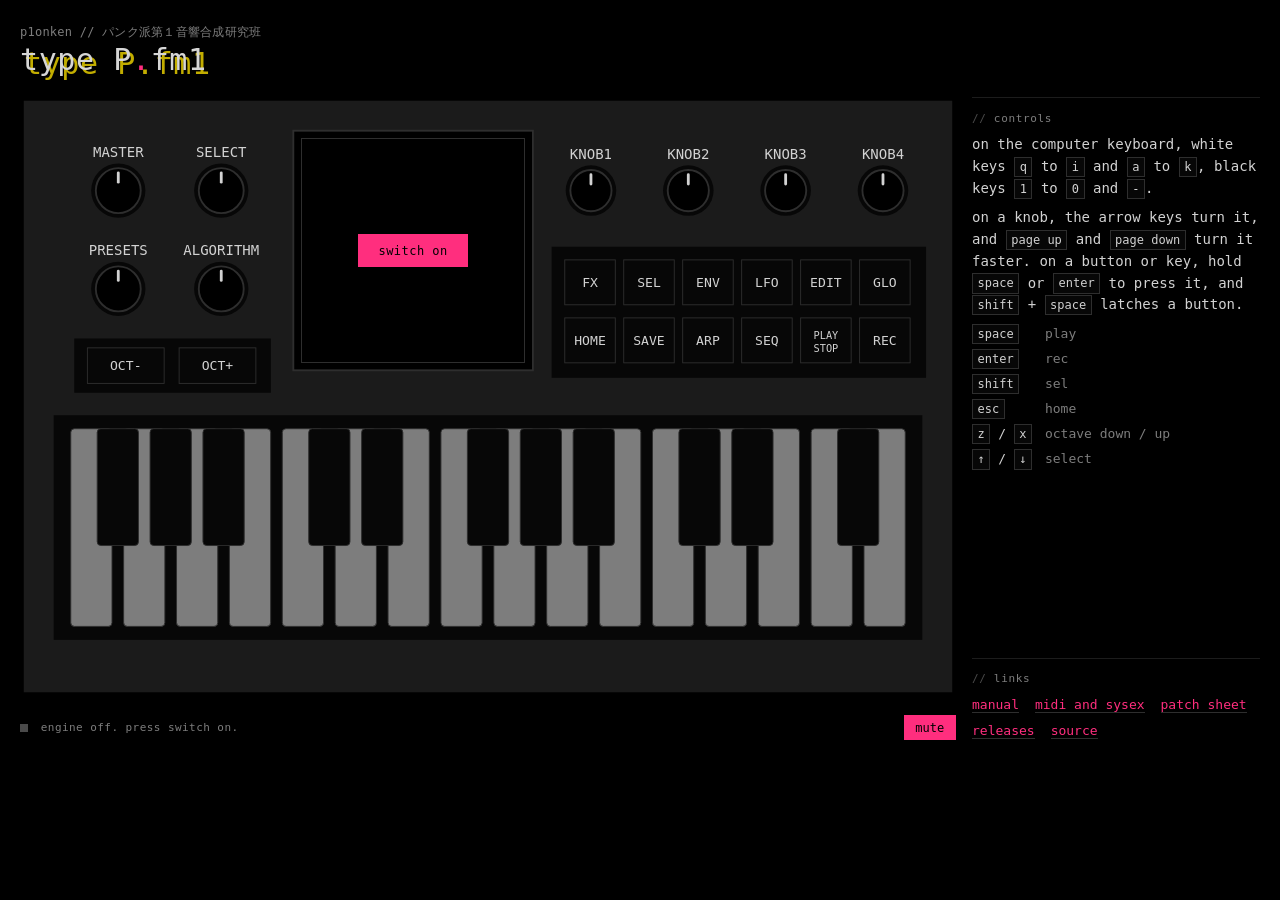
==== commit 74c097af: "docs: merge the web controls and ban article drumbeats The help panel is one controls section with t" ====
--- a/firmware/web_emu/index.html
+++ b/firmware/web_emu/index.html
@@ -60,7 +60,7 @@
     display: grid;
     grid-template-columns: minmax(0, 1fr);
     gap: 2rem;
-    align-items: start;
+    align-items: stretch;
   }
   .stage > * { min-width: 0; }
   .device-column { max-width: 1000px; }
@@ -182,7 +182,7 @@
   #mute[aria-pressed="true"] { background: transparent; color: var(--p1-pink, #ff2e7e); border-color: var(--p1-pink, #ff2e7e); }
   #mute[aria-pressed="true"]:hover { color: var(--p1-pink-bright, #ff4d94); border-color: var(--p1-pink-bright, #ff4d94); }
 
-  .guide { display: flex; flex-direction: column; gap: 1.4rem; }
+  .guide { display: flex; flex-direction: column; justify-content: space-between; gap: 1.4rem; }
   .guide section { border-top: 1px solid var(--p1-line, #1c1c1c); padding-top: .8rem; }
   .guide h2 {
     margin: 0;
@@ -274,15 +274,9 @@
 
   <aside class="guide">
     <section>
-      <h2>play it</h2>
-      <p>press <strong>switch on</strong>, then play the keys. the computer keyboard plays the same notes: white keys <kbd>q</kbd> to <kbd>i</kbd> and <kbd>a</kbd> to <kbd>k</kbd>, black keys <kbd>1</kbd> to <kbd>0</kbd> and <kbd>-</kbd>.</p>
-    </section>
-    <section>
-      <h2>panel controls</h2>
-      <p>on a knob, the arrow keys turn it. <kbd>page up</kbd> and <kbd>page down</kbd> turn it faster. on a button or key, hold <kbd>space</kbd> or <kbd>enter</kbd> to press it. <kbd>shift</kbd> + <kbd>space</kbd> latches a button.</p>
-    </section>
-    <section>
-      <h2>shortcuts</h2>
+      <h2>controls</h2>
+      <p>on the computer keyboard, white keys <kbd>q</kbd> to <kbd>i</kbd> and <kbd>a</kbd> to <kbd>k</kbd>, black keys <kbd>1</kbd> to <kbd>0</kbd> and <kbd>-</kbd>.</p>
+      <p>on a knob, the arrow keys turn it, and <kbd>page up</kbd> and <kbd>page down</kbd> turn it faster. on a button or key, hold <kbd>space</kbd> or <kbd>enter</kbd> to press it, and <kbd>shift</kbd> + <kbd>space</kbd> latches a button.</p>
       <dl class="shortcuts">
         <dt><kbd>space</kbd></dt><dd>play</dd>
         <dt><kbd>enter</kbd></dt><dd>rec</dd>
